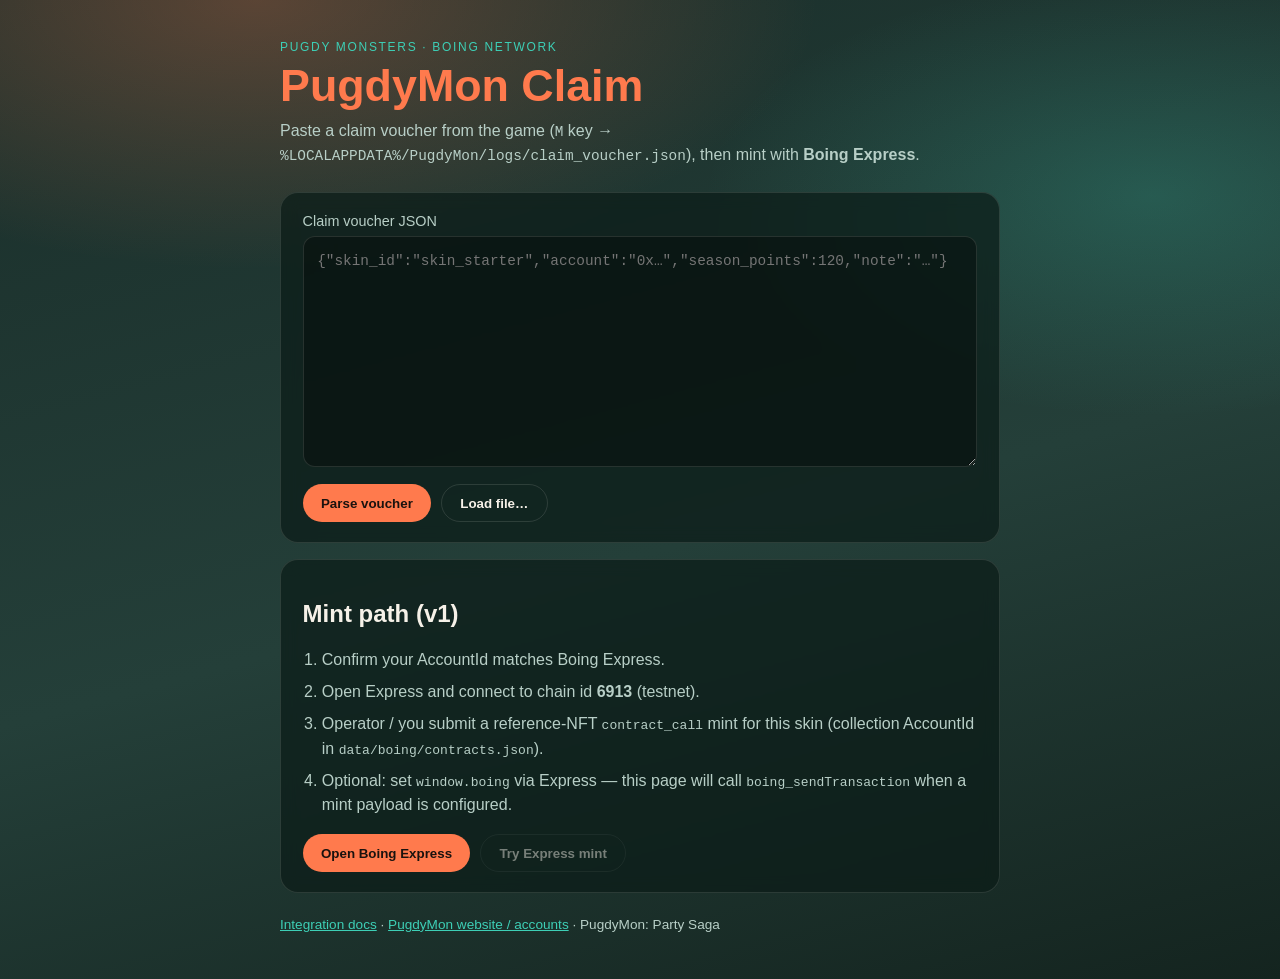
==== companion/claim/index.html @ 6937d5eb "Ship PugdyMon Nest party loop with accounts, web, and free API tunnel. Add email/password auth (intr" ====
<!DOCTYPE html>
<html lang="en">
<head>
  <meta charset="utf-8" />
  <meta name="viewport" content="width=device-width, initial-scale=1" />
  <title>PugdyMon — Claim Companion</title>
  <link rel="stylesheet" href="styles.css" />
</head>
<body>
  <main class="shell">
    <header>
      <p class="eyebrow">Pugdy Monsters · Boing Network</p>
      <h1>PugdyMon Claim</h1>
      <p class="lede">
        Paste a claim voucher from the game (<code>M</code> key →
        <code>%LOCALAPPDATA%/PugdyMon/logs/claim_voucher.json</code>),
        then mint with <strong>Boing Express</strong>.
      </p>
    </header>

    <section class="panel">
      <label for="voucher">Claim voucher JSON</label>
      <textarea id="voucher" rows="10" placeholder='{"skin_id":"skin_starter","account":"0x…","season_points":120,"note":"…"}'></textarea>
      <div class="row">
        <button type="button" id="parseBtn">Parse voucher</button>
        <button type="button" id="fileBtn" class="ghost">Load file…</button>
        <input type="file" id="fileInput" accept="application/json,.json" hidden />
      </div>
      <p id="parseStatus" class="status" hidden></p>
    </section>

    <section class="panel" id="summary" hidden>
      <h2>Ready to claim</h2>
      <dl>
        <div><dt>Skin</dt><dd id="outSkin">—</dd></div>
        <div><dt>Account</dt><dd id="outAccount" class="mono">—</dd></div>
        <div><dt>Season points</dt><dd id="outPoints">—</dd></div>
        <div><dt>Note</dt><dd id="outNote">—</dd></div>
      </dl>
    </section>

    <section class="panel steps">
      <h2>Mint path (v1)</h2>
      <ol>
        <li>Confirm your AccountId matches Boing Express.</li>
        <li>Open Express and connect to chain id <strong>6913</strong> (testnet).</li>
        <li>Operator / you submit a reference-NFT <code>contract_call</code> mint for this skin
          (collection AccountId in <code>data/boing/contracts.json</code>).</li>
        <li>Optional: set <code>window.boing</code> via Express — this page will call
          <code>boing_sendTransaction</code> when a mint payload is configured.</li>
      </ol>
      <div class="row">
        <button type="button" id="expressBtn">Open Boing Express</button>
        <button type="button" id="mintBtn" class="ghost" disabled>Try Express mint</button>
      </div>
      <p id="mintStatus" class="status" hidden></p>
    </section>

    <footer>
      <a href="../../docs/BOING_INTEGRATION.md">Integration docs</a>
      · <a href="../../web/index.html">PugdyMon website / accounts</a>
      · PugdyMon: Party Saga
    </footer>
  </main>
  <script src="claim.js"></script>
</body>
</html>
---- companion/claim/styles.css ----
:root {
  --bg0: #1a2e2a;
  --bg1: #243f39;
  --ink: #f6f1e8;
  --muted: #b8cfc7;
  --accent: #ff7a4d;
  --accent2: #3dcfb6;
  --panel: rgba(12, 28, 24, 0.72);
  --line: rgba(246, 241, 232, 0.12);
  font-family: "Segoe UI", "Trebuchet MS", sans-serif;
}

* { box-sizing: border-box; }

body {
  margin: 0;
  min-height: 100vh;
  color: var(--ink);
  background:
    radial-gradient(ellipse 80% 50% at 20% 0%, rgba(255, 122, 77, 0.28), transparent 55%),
    radial-gradient(ellipse 70% 45% at 90% 20%, rgba(61, 207, 182, 0.22), transparent 50%),
    linear-gradient(165deg, var(--bg0), var(--bg1) 55%, #14241f);
}

.shell {
  width: min(720px, calc(100% - 2rem));
  margin: 0 auto;
  padding: 2.5rem 0 3rem;
}

.eyebrow {
  letter-spacing: 0.14em;
  text-transform: uppercase;
  font-size: 0.75rem;
  color: var(--accent2);
  margin: 0 0 0.5rem;
}

h1 {
  font-size: clamp(2rem, 5vw, 2.8rem);
  margin: 0 0 0.6rem;
  line-height: 1.05;
  color: var(--accent);
}

.lede { color: var(--muted); line-height: 1.5; margin: 0 0 1.5rem; }
.lede code, .mono { font-family: ui-monospace, Consolas, monospace; font-size: 0.9em; }

.panel {
  background: var(--panel);
  border: 1px solid var(--line);
  border-radius: 18px;
  padding: 1.25rem 1.35rem;
  margin-bottom: 1rem;
  backdrop-filter: blur(8px);
}

label { display: block; margin-bottom: 0.45rem; color: var(--muted); font-size: 0.9rem; }

textarea {
  width: 100%;
  resize: vertical;
  border-radius: 12px;
  border: 1px solid var(--line);
  background: rgba(0, 0, 0, 0.35);
  color: var(--ink);
  padding: 0.85rem;
  font: 0.9rem/1.4 ui-monospace, Consolas, monospace;
}

.row { display: flex; flex-wrap: wrap; gap: 0.6rem; margin-top: 0.85rem; }

button {
  border: 0;
  border-radius: 999px;
  padding: 0.65rem 1.15rem;
  background: var(--accent);
  color: #1a120e;
  font-weight: 700;
  cursor: pointer;
}

button.ghost {
  background: transparent;
  color: var(--ink);
  border: 1px solid var(--line);
}

button:disabled { opacity: 0.45; cursor: not-allowed; }

.status { margin: 0.75rem 0 0; color: var(--accent2); font-size: 0.9rem; }
.status.err { color: #ff8f8f; }

dl { margin: 0; }
dl > div {
  display: grid;
  grid-template-columns: 8rem 1fr;
  gap: 0.5rem;
  padding: 0.35rem 0;
  border-bottom: 1px solid var(--line);
}
dt { color: var(--muted); }
dd { margin: 0; word-break: break-all; }

.steps ol { color: var(--muted); line-height: 1.55; padding-left: 1.2rem; }
.steps li { margin-bottom: 0.45rem; }

footer {
  margin-top: 1.5rem;
  color: var(--muted);
  font-size: 0.85rem;
}
footer a { color: var(--accent2); }
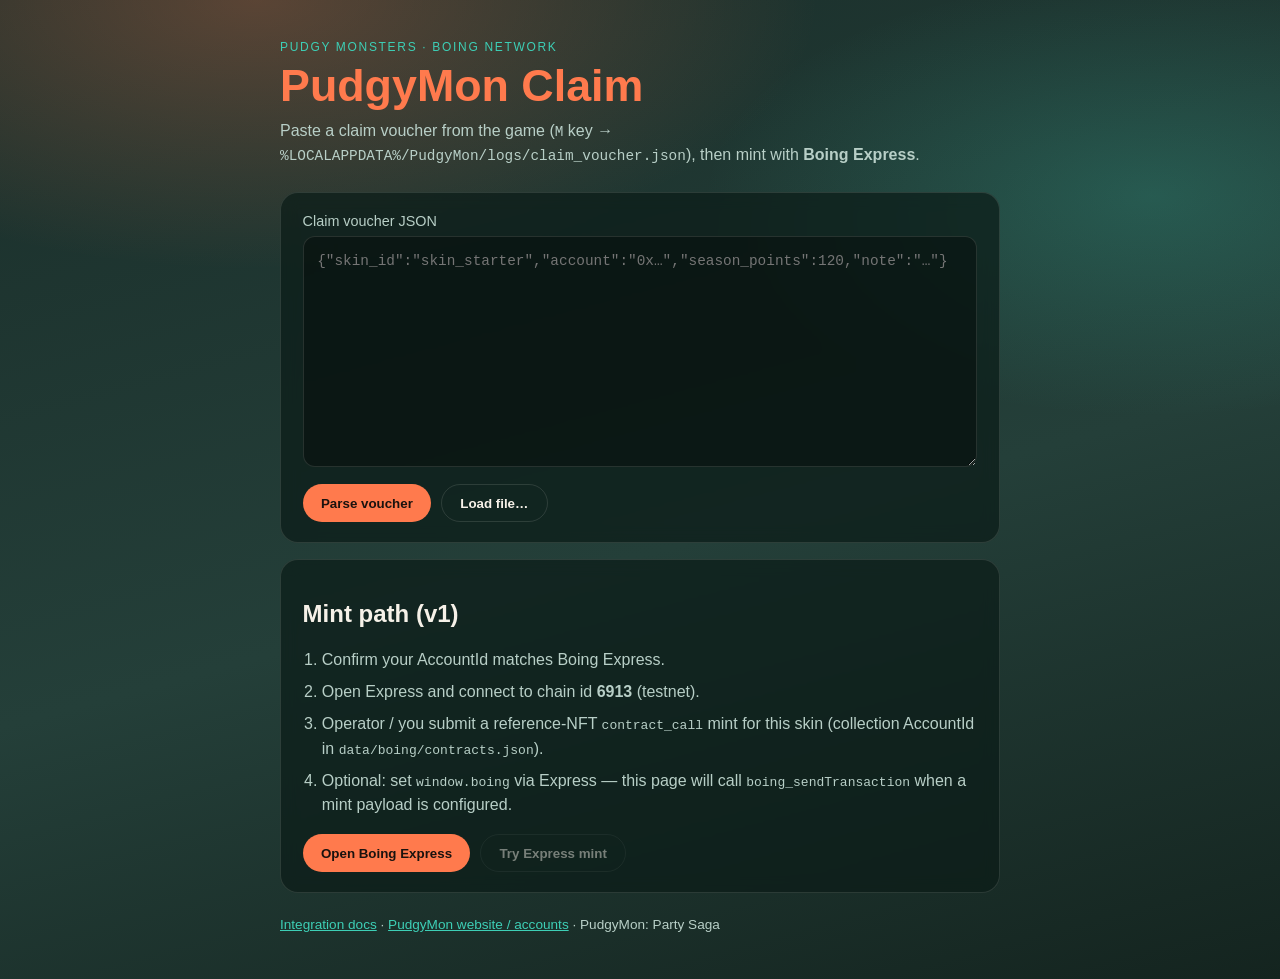
==== commit 09dff46a: "Rename brand spelling from PugdyMon to PudgyMon." ====
--- a/companion/claim/index.html
+++ b/companion/claim/index.html
@@ -3,17 +3,17 @@
 <head>
   <meta charset="utf-8" />
   <meta name="viewport" content="width=device-width, initial-scale=1" />
-  <title>PugdyMon — Claim Companion</title>
+  <title>PudgyMon — Claim Companion</title>
   <link rel="stylesheet" href="styles.css" />
 </head>
 <body>
   <main class="shell">
     <header>
-      <p class="eyebrow">Pugdy Monsters · Boing Network</p>
-      <h1>PugdyMon Claim</h1>
+      <p class="eyebrow">Pudgy Monsters · Boing Network</p>
+      <h1>PudgyMon Claim</h1>
       <p class="lede">
         Paste a claim voucher from the game (<code>M</code> key →
-        <code>%LOCALAPPDATA%/PugdyMon/logs/claim_voucher.json</code>),
+        <code>%LOCALAPPDATA%/PudgyMon/logs/claim_voucher.json</code>),
         then mint with <strong>Boing Express</strong>.
       </p>
     </header>
@@ -58,8 +58,8 @@
 
     <footer>
       <a href="../../docs/BOING_INTEGRATION.md">Integration docs</a>
-      · <a href="../../web/index.html">PugdyMon website / accounts</a>
-      · PugdyMon: Party Saga
+      · <a href="../../web/index.html">PudgyMon website / accounts</a>
+      · PudgyMon: Party Saga
     </footer>
   </main>
   <script src="claim.js"></script>
